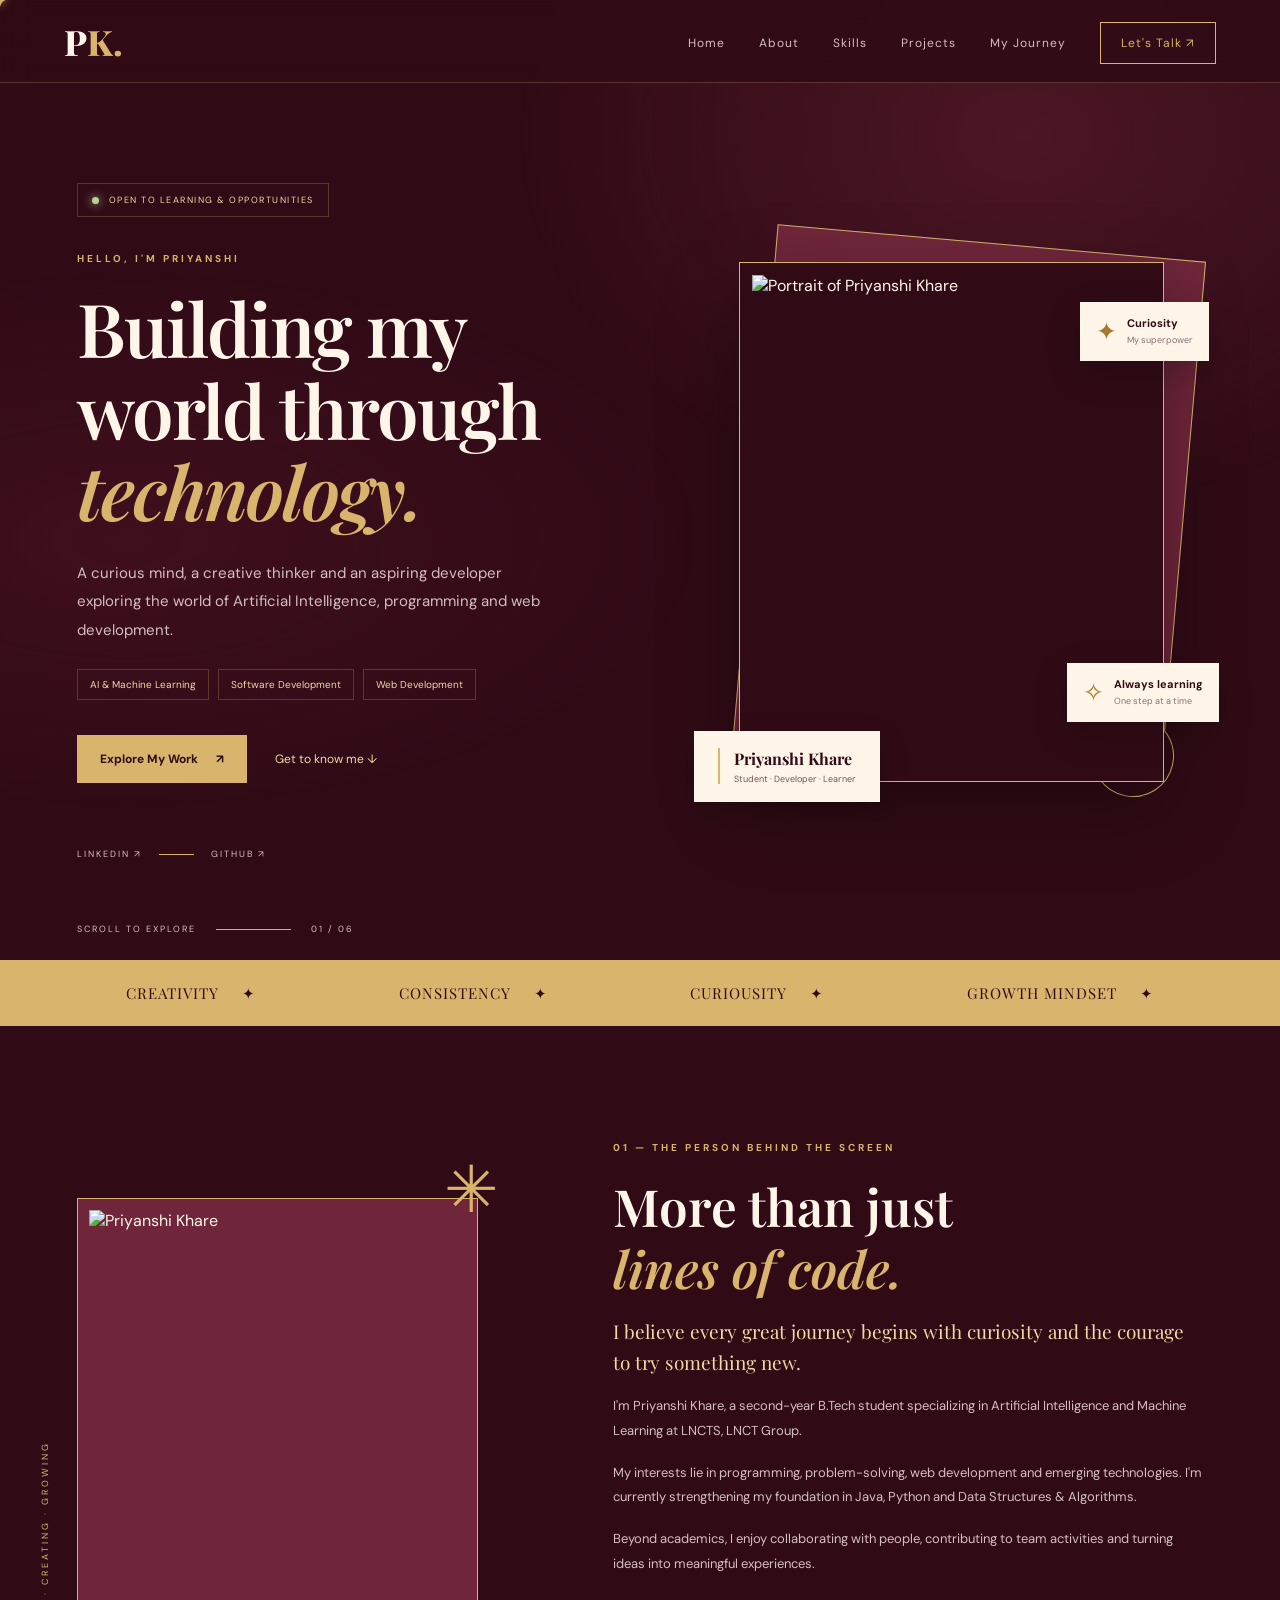
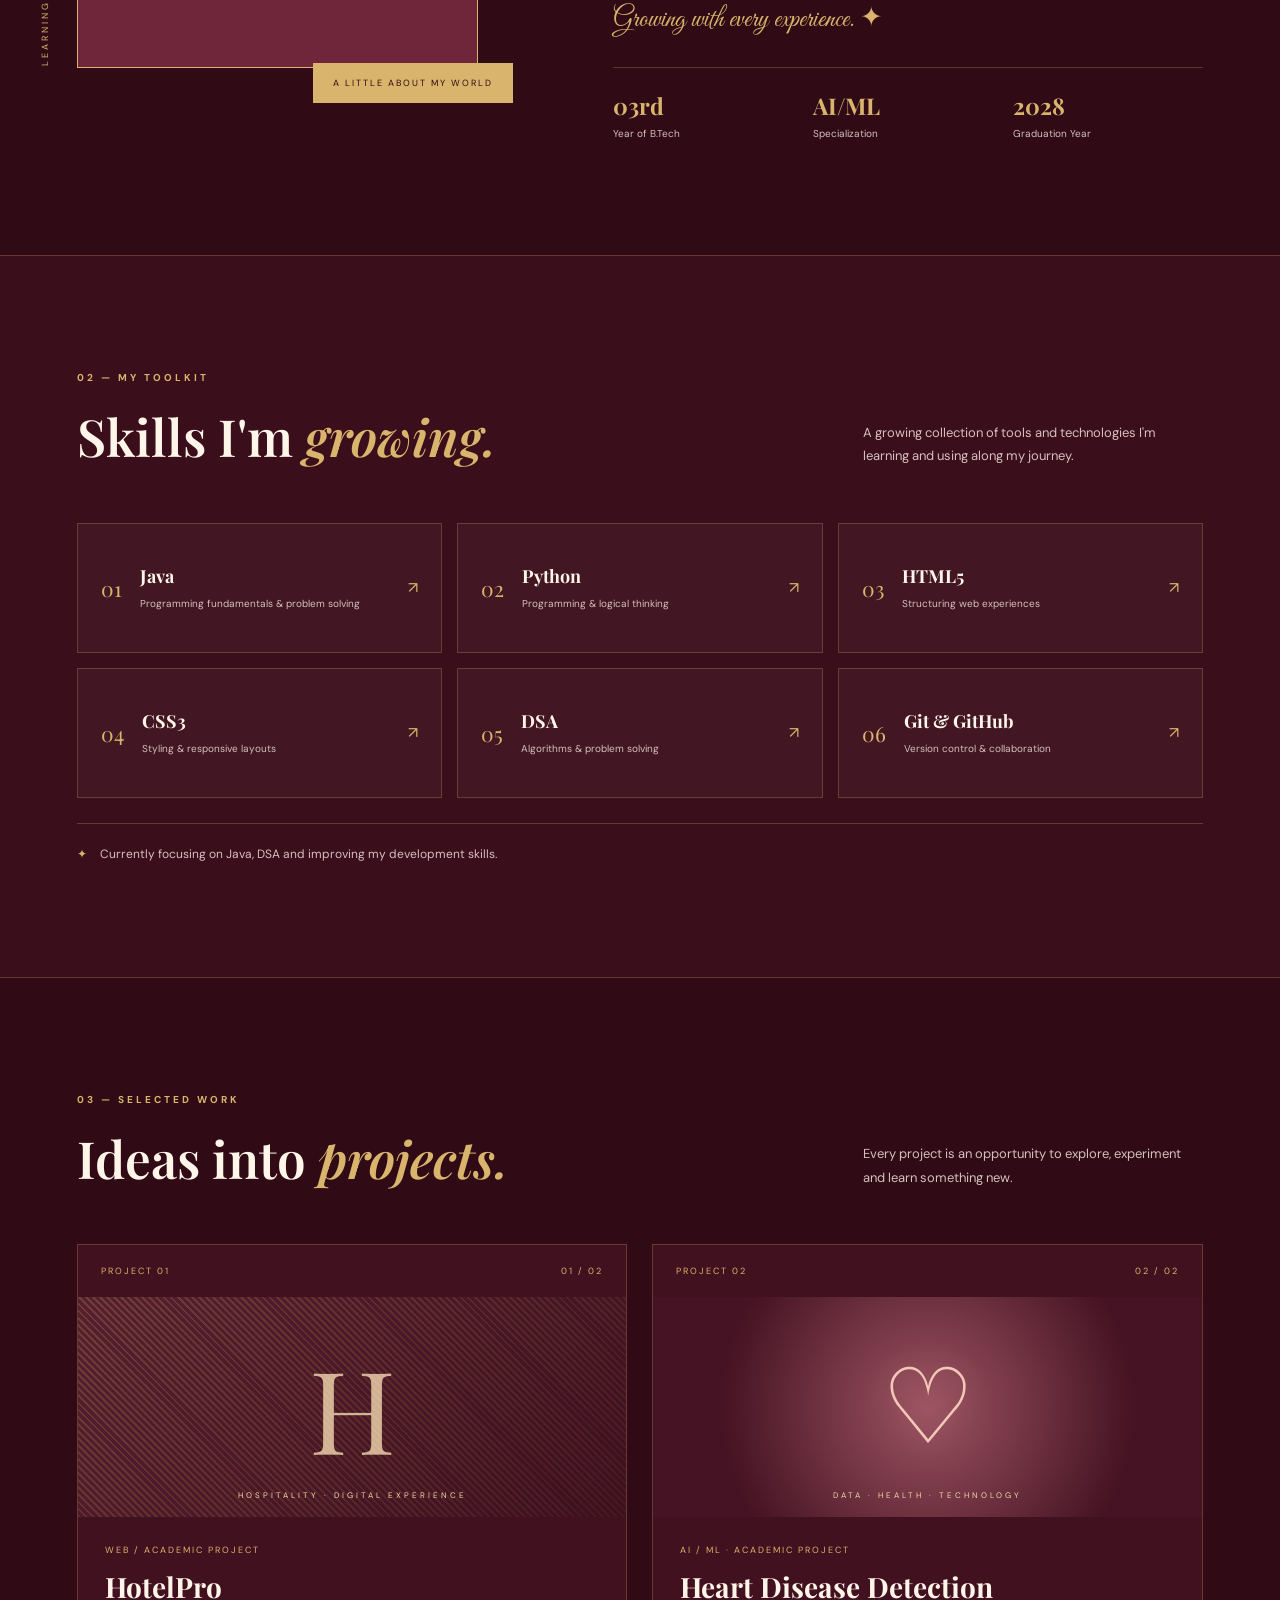
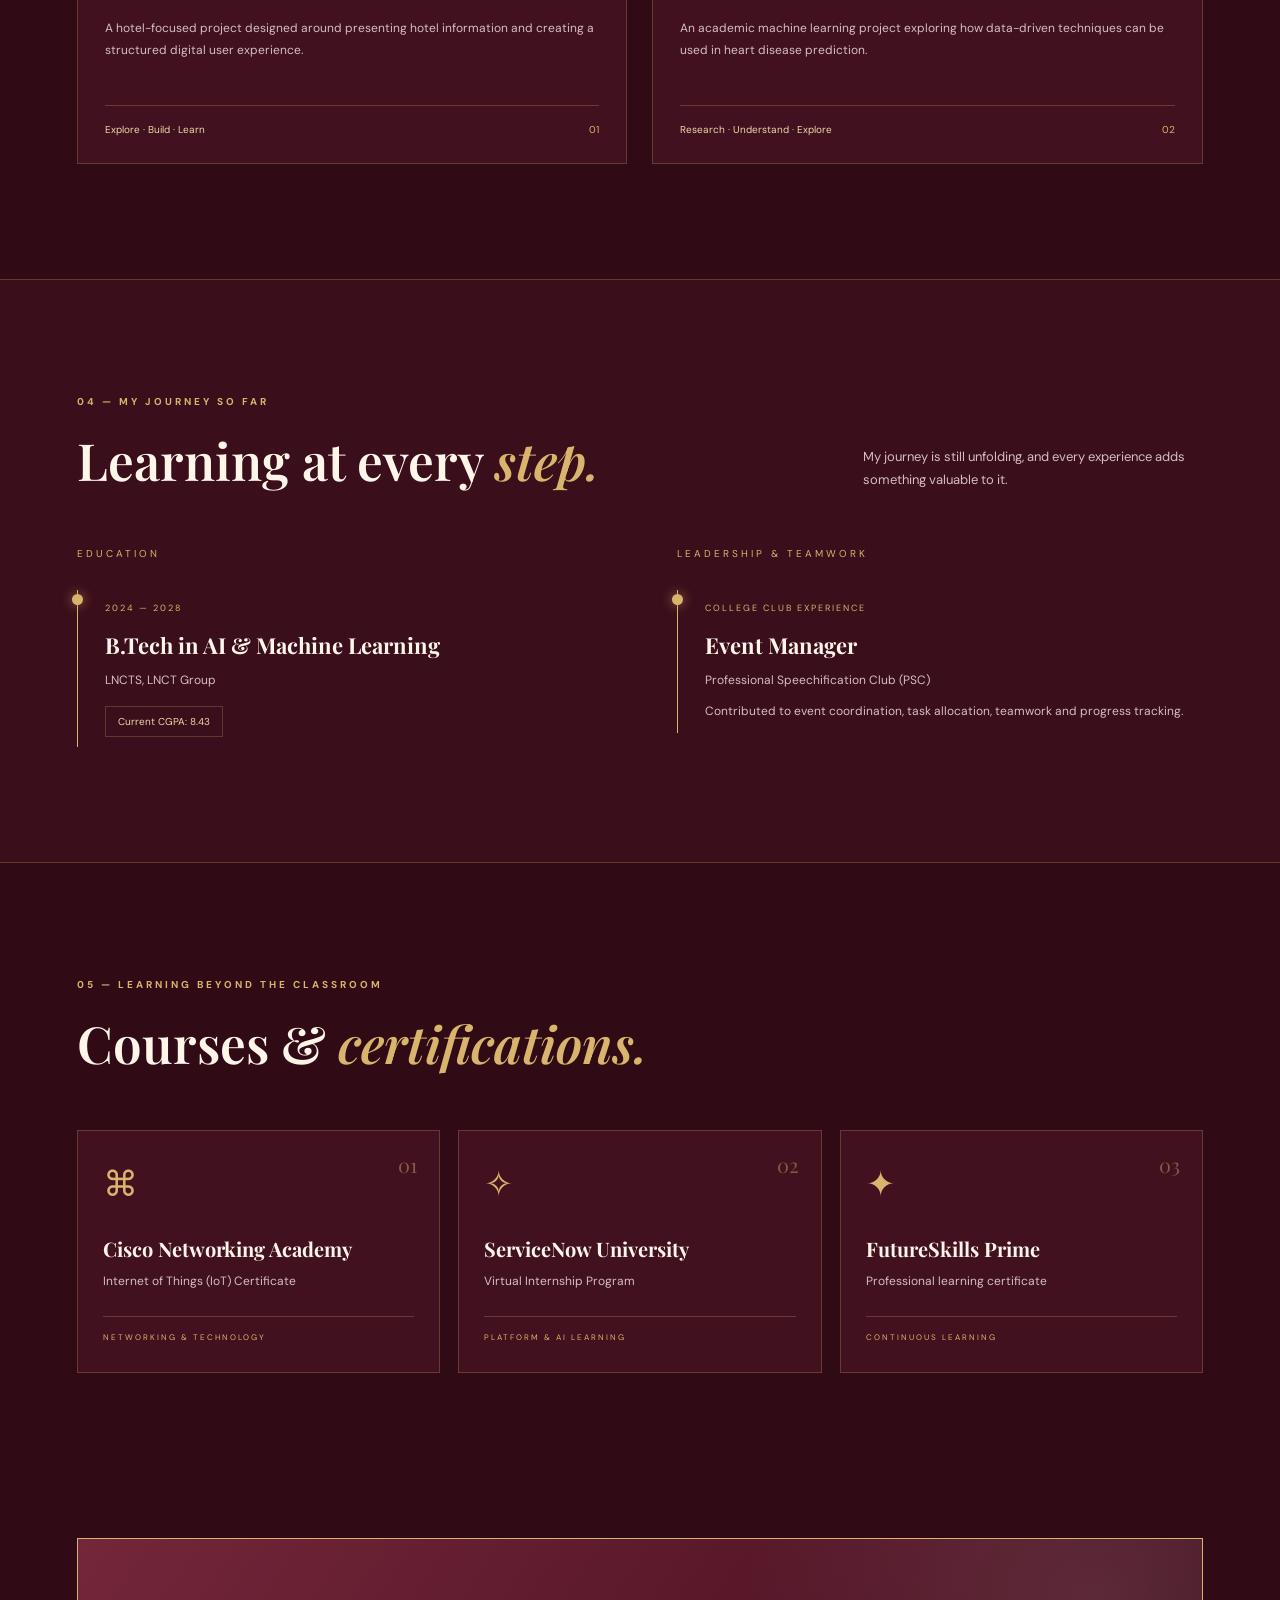
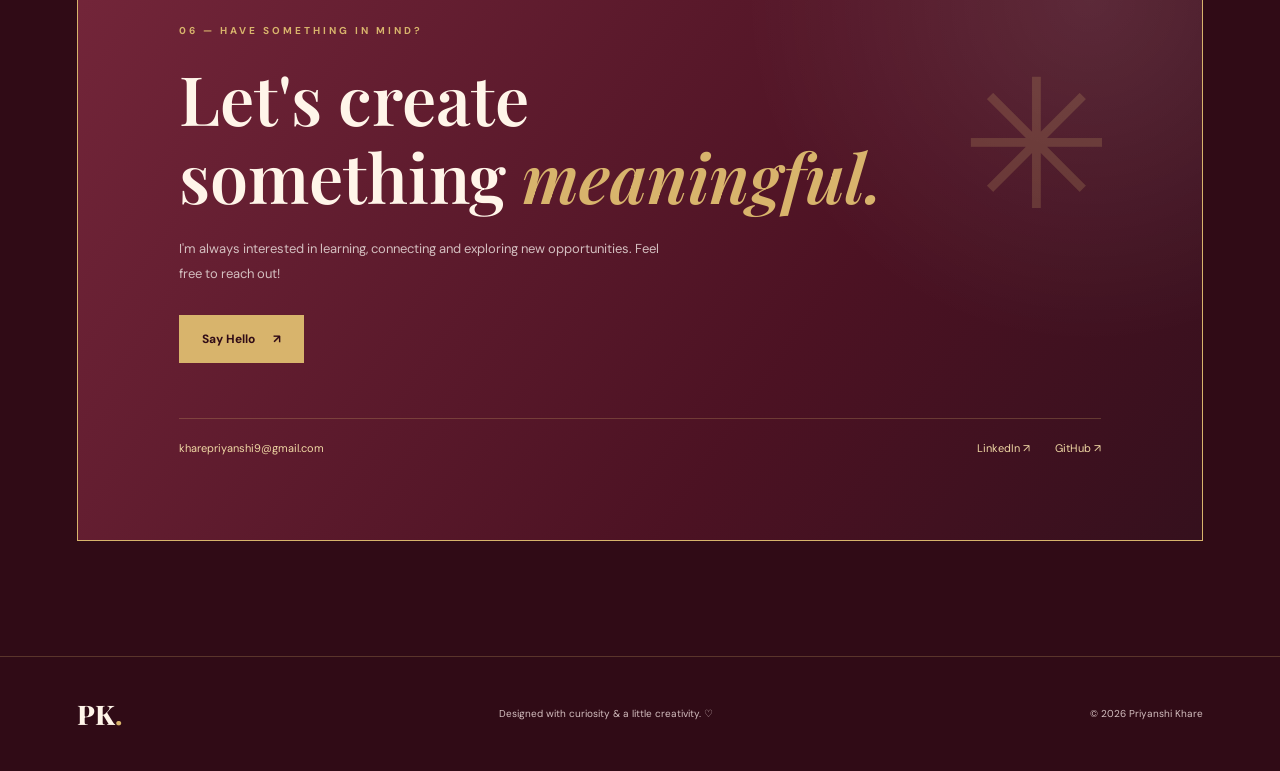
==== WebDev-L1-Portfolio/index.html @ d3c77a28 "Add files via upload" ====
<!DOCTYPE html>
<html lang="en">
<head>
    <meta charset="UTF-8">
    <meta name="viewport" content="width=device-width, initial-scale=1.0">
    <meta name="description" content="Priyanshi Khare | AI/ML Student, Developer and Technology Enthusiast">
    <title>Priyanshi Khare | Creative Portfolio</title>

    <link rel="preconnect" href="https://fonts.googleapis.com">
    <link rel="preconnect" href="https://fonts.gstatic.com" crossorigin>
    <link href="https://fonts.googleapis.com/css2?family=DM+Sans:wght@400;500;600;700&family=Playfair+Display:wght@500;600;700;800&display=swap" rel="stylesheet">

    <link rel="stylesheet" href="style.css">
</head>
<body>

    <div class="page-decoration"></div>

    <!-- NAVBAR -->
    <header class="header">
        <nav class="navbar">
            <a href="#home" class="logo">P<span>K.</span></a>

            <button class="menu-toggle" aria-label="Toggle menu" aria-expanded="false">☰</button>

            <ul class="nav-links">
                <li><a href="#home">Home</a></li>
                <li><a href="#about">About</a></li>
                <li><a href="#skills">Skills</a></li>
                <li><a href="#projects">Projects</a></li>
                <li><a href="#journey">My Journey</a></li>
                <li><a href="#contact" class="nav-contact">Let's Talk ↗</a></li>
            </ul>
        </nav>
    </header>

    <main>

        <!-- HERO -->
        <section class="hero section-wrap" id="home">
            <div class="hero-content">
                <div class="availability">
                    <span class="availability-dot"></span>
                    OPEN TO LEARNING & OPPORTUNITIES
                </div>

                <p class="eyebrow">HELLO, I'M PRIYANSHI</p>

                <h1>Building my<br>world through<br><span>technology.</span></h1>

                <p class="hero-description">
                    A curious mind, a creative thinker and an aspiring developer
                    exploring the world of Artificial Intelligence, programming
                    and web development.
                </p>

                <div class="hero-tags">
                    <span>AI & Machine Learning</span>
                    <span>Software Development</span>
                    <span>Web Development</span>
                </div>

                <div class="hero-buttons">
                    <a href="#projects" class="btn primary-btn">Explore My Work <span>↗</span></a>
                    <a href="#about" class="text-link">Get to know me <span>↓</span></a>
                </div>

                <div class="hero-socials">
                    <a href="https://www.linkedin.com/in/priyanshi-khare-780249322/" target="_blank" rel="noopener noreferrer">LINKEDIN ↗</a>
                    <span></span>
                    <a href="https://github.com/priyanshi08-collab" target="_blank" rel="noopener noreferrer">GITHUB ↗</a>
                </div>
            </div>

            <div class="hero-visual">
                <div class="portrait-backdrop"></div>
                <div class="portrait-frame">
                    <img src="images/profile1.jpeg" alt="Portrait of Priyanshi Khare">
                </div>

                <div class="portrait-label">
                    <span class="label-line"></span>
                    <div>
                        <strong>Priyanshi Khare</strong>
                        <small>Student · Developer · Learner</small>
                    </div>
                </div>

                <div class="floating-note note-top">
                    <span>✦</span>
                    <div><strong>Curiosity</strong><small>My superpower</small></div>
                </div>

                <div class="floating-note note-bottom">
                    <span>✧</span>
                    <div><strong>Always learning</strong><small>One step at a time</small></div>
                </div>

                <div class="round-stamp">DREAM<br>CREATE<br>REPEAT</div>
            </div>

            <div class="hero-bottom">
                <span>SCROLL TO EXPLORE</span>
                <span class="scroll-line"></span>
                <span>01 / 06</span>
            </div>
        </section>

        <!-- INTRO STRIP -->
        <section class="intro-strip">
            <div>CREATIVITY <span>✦</span></div>
            <div>CONSISTENCY <span>✦</span></div>
            <div>CURIOUSITY <span>✦</span></div>
            <div>GROWTH MINDSET <span>✦</span></div>
        </section>

        <!-- ABOUT -->
        <section class="about section-wrap section-space" id="about">
            <div class="about-visual">
                <div class="about-image-frame">
                    <img src="images/profile2.jpeg" alt="Priyanshi Khare">
                </div>
                <div class="about-image-caption">A LITTLE ABOUT MY WORLD</div>
                <div class="about-side-text">LEARNING · CREATING · GROWING</div>
                <div class="about-decoration">✳</div>
            </div>

            <div class="about-content">
                <p class="eyebrow">01 — THE PERSON BEHIND THE SCREEN</p>
                <h2>More than just<br><span>lines of code.</span></h2>

                <p class="about-lead">
                    I believe every great journey begins with curiosity
                    and the courage to try something new.
                </p>

                <p>
                    I'm Priyanshi Khare, a second-year B.Tech student
                    specializing in Artificial Intelligence and Machine
                    Learning at LNCTS, LNCT Group.
                </p>

                <p>
                    My interests lie in programming, problem-solving,
                    web development and emerging technologies. I'm currently
                    strengthening my foundation in Java, Python and
                    Data Structures & Algorithms.
                </p>

                <p>
                    Beyond academics, I enjoy collaborating with people,
                    contributing to team activities and turning ideas
                    into meaningful experiences.
                </p>

                <div class="about-signature">Growing with every experience. ✦</div>

                <div class="about-facts">
                    <div><strong>03rd</strong><span>Year of B.Tech</span></div>
                    <div><strong>AI/ML</strong><span>Specialization</span></div>
                    <div><strong>2028</strong><span>Graduation Year</span></div>
                </div>
            </div>
        </section>

        <!-- SKILLS -->
        <section class="skills-section section-space" id="skills">
            <div class="section-wrap">
                <div class="section-heading">
                    <div>
                        <p class="eyebrow">02 — MY TOOLKIT</p>
                        <h2>Skills I'm <span>growing.</span></h2>
                    </div>
                    <p class="section-intro">
                        A growing collection of tools and technologies
                        I'm learning and using along my journey.
                    </p>
                </div>

                <div class="skills-grid">
                    <article class="skill-card">
                        <span class="skill-icon">01</span>
                        <div><h3>Java</h3><p>Programming fundamentals & problem solving</p></div>
                        <span class="skill-arrow">↗</span>
                    </article>

                    <article class="skill-card">
                        <span class="skill-icon">02</span>
                        <div><h3>Python</h3><p>Programming & logical thinking</p></div>
                        <span class="skill-arrow">↗</span>
                    </article>

                    <article class="skill-card">
                        <span class="skill-icon">03</span>
                        <div><h3>HTML5</h3><p>Structuring web experiences</p></div>
                        <span class="skill-arrow">↗</span>
                    </article>

                    <article class="skill-card">
                        <span class="skill-icon">04</span>
                        <div><h3>CSS3</h3><p>Styling & responsive layouts</p></div>
                        <span class="skill-arrow">↗</span>
                    </article>

                    <article class="skill-card">
                        <span class="skill-icon">05</span>
                        <div><h3>DSA</h3><p>Algorithms & problem solving</p></div>
                        <span class="skill-arrow">↗</span>
                    </article>

                    <article class="skill-card">
                        <span class="skill-icon">06</span>
                        <div><h3>Git & GitHub</h3><p>Version control & collaboration</p></div>
                        <span class="skill-arrow">↗</span>
                    </article>
                </div>

                <div class="learning-note">
                    <span>✦</span>
                    Currently focusing on Java, DSA and improving my development skills.
                </div>
            </div>
        </section>

        <!-- PROJECTS -->
        <section class="projects-section section-wrap section-space" id="projects">
            <div class="section-heading">
                <div>
                    <p class="eyebrow">03 — SELECTED WORK</p>
                    <h2>Ideas into <span>projects.</span></h2>
                </div>
                <p class="section-intro">
                    Every project is an opportunity to explore,
                    experiment and learn something new.
                </p>
            </div>

            <div class="project-grid">
                <article class="project-card project-featured">
                    <div class="project-topline"><span>PROJECT 01</span><span>01 / 02</span></div>
                    <div class="project-art hotel-art">
                        <span class="art-symbol">H</span>
                        <span class="art-caption">HOSPITALITY · DIGITAL EXPERIENCE</span>
                    </div>
                    <div class="project-info">
                        <p class="project-category">WEB / ACADEMIC PROJECT</p>
                        <h3>HotelPro</h3>
                        <p>
                            A hotel-focused project designed around presenting
                            hotel information and creating a structured
                            digital user experience.
                        </p>
                        <div class="project-footer">
                            <span>Explore · Build · Learn</span>
                            <span class="project-number">01</span>
                        </div>
                    </div>
                </article>

                <article class="project-card">
                    <div class="project-topline"><span>PROJECT 02</span><span>02 / 02</span></div>
                    <div class="project-art heart-art">
                        <span class="heart-symbol">♡</span>
                        <span class="art-caption">DATA · HEALTH · TECHNOLOGY</span>
                    </div>
                    <div class="project-info">
                        <p class="project-category">AI / ML · ACADEMIC PROJECT</p>
                        <h3>Heart Disease Detection</h3>
                        <p>
                            An academic machine learning project exploring
                            how data-driven techniques can be used in
                            heart disease prediction.
                        </p>
                        <div class="project-footer">
                            <span>Research · Understand · Explore</span>
                            <span class="project-number">02</span>
                        </div>
                    </div>
                </article>
            </div>
        </section>

        <!-- JOURNEY -->
        <section class="journey-section section-space" id="journey">
            <div class="section-wrap">
                <div class="section-heading">
                    <div>
                        <p class="eyebrow">04 — MY JOURNEY SO FAR</p>
                        <h2>Learning at every <span>step.</span></h2>
                    </div>
                    <p class="section-intro">
                        My journey is still unfolding, and every experience
                        adds something valuable to it.
                    </p>
                </div>

                <div class="journey-grid">
                    <div class="journey-column">
                        <p class="journey-label">EDUCATION</p>
                        <div class="timeline-item">
                            <span class="timeline-dot"></span>
                            <small>2024 — 2028</small>
                            <h3>B.Tech in AI & Machine Learning</h3>
                            <p>LNCTS, LNCT Group</p>
                            <span class="timeline-highlight">Current CGPA: 8.43</span>
                        </div>
                    </div>

                    <div class="journey-column">
                        <p class="journey-label">LEADERSHIP & TEAMWORK</p>
                        <div class="timeline-item">
                            <span class="timeline-dot"></span>
                            <small>COLLEGE CLUB EXPERIENCE</small>
                            <h3>Event Manager</h3>
                            <p>Professional Speechification Club (PSC)</p>
                            <p>
                                Contributed to event coordination, task
                                allocation, teamwork and progress tracking.
                            </p>
                        </div>
                    </div>
                </div>
            </div>
        </section>

        <!-- CERTIFICATIONS -->
        <section class="cert-section section-wrap section-space" id="certifications">
            <div class="section-heading">
                <div>
                    <p class="eyebrow">05 — LEARNING BEYOND THE CLASSROOM</p>
                    <h2>Courses & <span>certifications.</span></h2>
                </div>
            </div>

            <div class="cert-grid">
                <article class="cert-card">
                    <span class="cert-index">01</span>
                    <span class="cert-symbol">⌘</span>
                    <h3>Cisco Networking Academy</h3>
                    <p>Internet of Things (IoT) Certificate</p>
                    <span class="cert-bottom">NETWORKING & TECHNOLOGY</span>
                </article>

                <article class="cert-card">
                    <span class="cert-index">02</span>
                    <span class="cert-symbol">✧</span>
                    <h3>ServiceNow University</h3>
                    <p>Virtual Internship Program</p>
                    <span class="cert-bottom">PLATFORM & AI LEARNING</span>
                </article>

                <article class="cert-card">
                    <span class="cert-index">03</span>
                    <span class="cert-symbol">✦</span>
                    <h3>FutureSkills Prime</h3>
                    <p>Professional learning certificate</p>
                    <span class="cert-bottom">CONTINUOUS LEARNING</span>
                </article>
            </div>
        </section>

        <!-- CONTACT -->
        <section class="contact-section section-wrap section-space" id="contact">
            <div class="contact-panel">
                <div class="contact-decoration">✳</div>
                <p class="eyebrow">06 — HAVE SOMETHING IN MIND?</p>
                <h2>Let's create<br>something <span>meaningful.</span></h2>
                <p>
                    I'm always interested in learning, connecting
                    and exploring new opportunities. Feel free to reach out!
                </p>

                <a href="mailto:kharepriyanshi9@gmail.com" class="btn contact-btn">
                    Say Hello <span>↗</span>
                </a>

                <div class="contact-details">
                    <a href="mailto:kharepriyanshi9@gmail.com">kharepriyanshi9@gmail.com</a>
                    <div>
                        <a href="https://www.linkedin.com/in/priyanshi-khare-780249322/" target="_blank" rel="noopener noreferrer">LinkedIn ↗</a>
                        <a href="https://github.com/priyanshi08-collab" target="_blank" rel="noopener noreferrer">GitHub ↗</a>
                    </div>
                </div>
            </div>
        </section>

    </main>

    <footer class="footer">
        <a href="#home" class="footer-logo">PK<span>.</span></a>
        <p>Designed with curiosity & a little creativity. ♡</p>
        <p>© 2026 Priyanshi Khare</p>
    </footer>

    <script src="script.js"></script>
</body>
</html>
---- WebDev-L1-Portfolio/style.css ----
@import url('https://fonts.googleapis.com/css2?family=Great+Vibes&display=swap');

:root {
    --wine: #501321;
    --wine-dark: #300b16;
    --wine-light: #70263a;
    --gold: #d8b46c;
    --gold-light: #f0d9a5;
    --cream: #fff5e9;
    --muted: #d4bfc0;
    --card: #622033;
    --line: rgba(216, 180, 108, 0.25);
}

* {
    margin: 0;
    padding: 0;
    box-sizing: border-box;
    scroll-behavior: smooth;
}

body {
    background: var(--wine-dark);
    color: var(--cream);
    font-family: 'DM Sans', sans-serif;
    overflow-x: hidden;
}

a {
    color: inherit;
    text-decoration: none;
}

.page-decoration {
    position: fixed;
    inset: 0;
    pointer-events: none;
    z-index: -1;
    background:
        radial-gradient(ellipse at 80% 15%, rgba(130, 43, 64, .35), transparent 35%),
        radial-gradient(ellipse at 10% 60%, rgba(101, 25, 48, .3), transparent 35%);
}

.section-wrap {
    width: min(1160px, 88%);
    margin: auto;
}

.section-space {
    padding-top: 115px;
    padding-bottom: 115px;
}

/* NAVIGATION */

.header {
    position: sticky;
    top: 0;
    z-index: 1000;
    background: rgba(48, 11, 22, .94);
    backdrop-filter: blur(14px);
    border-bottom: 1px solid var(--line);
}

.navbar {
    width: min(1240px, 90%);
    margin: auto;
    min-height: 82px;
    display: flex;
    align-items: center;
    justify-content: space-between;
}

.logo, .footer-logo {
    font-family: 'Playfair Display', serif;
    font-size: 35px;
    font-weight: 800;
    color: var(--cream);
}

.logo span, .footer-logo span {
    color: var(--gold);
}

.nav-links {
    display: flex;
    list-style: none;
    align-items: center;
    gap: 34px;
}

.nav-links a {
    color: var(--muted);
    font-size: 12px;
    letter-spacing: 1px;
    transition: .3s;
}

.nav-links a:hover {
    color: var(--gold);
}

.nav-links .nav-contact {
    border: 1px solid var(--gold);
    color: var(--gold);
    padding: 12px 20px;
}

.menu-toggle {
    display: none;
    color: var(--gold);
    background: none;
    border: none;
    font-size: 27px;
    cursor: pointer;
}

/* HERO */

.hero {
    min-height: 760px;
    padding-top: 100px;
    padding-bottom: 100px;
    display: grid;
    grid-template-columns: 1.05fr .95fr;
    align-items: center;
    gap: 65px;
    position: relative;
}

.availability {
    display: inline-flex;
    align-items: center;
    gap: 10px;
    border: 1px solid var(--line);
    color: var(--gold-light);
    font-size: 9px;
    letter-spacing: 1.5px;
    padding: 10px 14px;
    margin-bottom: 35px;
}

.availability-dot {
    height: 7px;
    width: 7px;
    border-radius: 50%;
    background: #b6d29a;
    box-shadow: 0 0 10px #b6d29a;
}

.eyebrow {
    color: var(--gold);
    font-size: 10px;
    letter-spacing: 3px;
    font-weight: 700;
    margin-bottom: 22px;
}

.hero h1, h2 {
    font-family: 'Playfair Display', serif;
    font-weight: 600;
}

.hero h1 {
    font-size: clamp(48px, 5.8vw, 78px);
    line-height: 1.1;
    letter-spacing: -2px;
}

.hero h1 span, h2 span {
    color: var(--gold);
    font-style: italic;
}

.hero-description {
    max-width: 490px;
    margin-top: 27px;
    color: var(--muted);
    font-size: 15px;
    line-height: 1.9;
}

.hero-tags {
    display: flex;
    flex-wrap: wrap;
    gap: 9px;
    margin-top: 25px;
}

.hero-tags span {
    font-size: 10px;
    border: 1px solid var(--line);
    padding: 8px 12px;
    color: var(--gold-light);
}

.hero-buttons {
    display: flex;
    align-items: center;
    gap: 28px;
    margin-top: 35px;
}

.btn {
    display: inline-flex;
    align-items: center;
    gap: 18px;
    padding: 16px 23px;
    font-size: 12px;
    font-weight: 700;
    transition: .3s;
}

.primary-btn {
    background: var(--gold);
    color: var(--wine-dark);
}

.primary-btn:hover {
    background: var(--cream);
    transform: translateY(-4px);
}

.text-link {
    color: var(--gold-light);
    font-size: 12px;
}

.hero-socials {
    display: flex;
    align-items: center;
    gap: 17px;
    margin-top: 65px;
}

.hero-socials a {
    font-size: 9px;
    letter-spacing: 2px;
    color: var(--muted);
}

.hero-socials a:hover {
    color: var(--gold);
}

.hero-socials span {
    height: 1px;
    width: 35px;
    background: var(--gold);
}

/* HERO PHOTO */

.hero-visual {
    position: relative;
    width: 100%;
    max-width: 465px;
    margin: auto;
    padding: 20px;
}

.portrait-backdrop {
    position: absolute;
    inset: 0 0 35px 35px;
    background: var(--wine-light);
    border: 1px solid var(--gold);
    transform: rotate(5deg);
}

.portrait-frame {
    position: relative;
    z-index: 1;
    height: 520px;
    padding: 12px;
    border: 1px solid var(--gold);
    background: var(--wine-dark);
    box-shadow: 0 25px 70px rgba(0,0,0,.35);
}

.portrait-frame img {
    width: 100%;
    height: 100%;
    display: block;
    object-fit: cover;
    object-position: center;
}

.portrait-label {
    position: absolute;
    bottom: 0;
    left: -25px;
    z-index: 2;
    display: flex;
    align-items: center;
    gap: 14px;
    padding: 17px 24px;
    background: var(--cream);
    color: var(--wine-dark);
    box-shadow: 0 12px 30px rgba(0,0,0,.2);
}

.label-line {
    height: 36px;
    width: 2px;
    background: var(--gold);
}

.portrait-label strong, .portrait-label small {
    display: block;
}

.portrait-label strong {
    font-family: 'Playfair Display', serif;
    font-size: 16px;
}

.portrait-label small {
    margin-top: 4px;
    font-size: 9px;
    color: #76535a;
}

.floating-note {
    position: absolute;
    z-index: 3;
    display: flex;
    align-items: center;
    gap: 10px;
    padding: 13px 16px;
    background: #fff5e9;
    color: var(--wine-dark);
    box-shadow: 0 12px 35px rgba(0,0,0,.2);
}

.floating-note > span {
    font-size: 25px;
    color: #a8792c;
}

.floating-note strong, .floating-note small {
    display: block;
}

.floating-note strong {
    font-size: 11px;
}

.floating-note small {
    color: #8c7074;
    font-size: 9px;
    margin-top: 4px;
}

.note-top {
    top: 60px;
    right: -25px;
}

.note-bottom {
    bottom: 80px;
    right: -35px;
}

.round-stamp {
    position: absolute;
    bottom: 5px;
    right: 10px;
    width: 82px;
    height: 82px;
    border: 1px solid var(--gold);
    border-radius: 50%;
    background: var(--wine-dark);
    color: var(--gold);
    display: grid;
    place-content: center;
    text-align: center;
    font-size: 8px;
    letter-spacing: 2px;
    line-height: 1.7;
    transform: rotate(12deg);
}

.hero-bottom {
    position: absolute;
    bottom: 25px;
    left: 0;
    right: 0;
    display: flex;
    align-items: center;
    gap: 20px;
    color: var(--muted);
    font-size: 9px;
    letter-spacing: 2px;
}

.scroll-line {
    width: 75px;
    height: 1px;
    background: var(--gold);
}

/* INTRO STRIP */

.intro-strip {
    background: var(--gold);
    color: var(--wine-dark);
    padding: 23px 5%;
    display: flex;
    justify-content: space-around;
    flex-wrap: wrap;
    gap: 18px;
    font-family: 'Playfair Display', serif;
    font-size: 15px;
    letter-spacing: 1px;
}

.intro-strip span {
    margin-left: 18px;
}

/* ABOUT */

.about {
    display: grid;
    grid-template-columns: .85fr 1.15fr;
    align-items: center;
    gap: 100px;
}

.about-visual {
    position: relative;
    padding: 20px 35px 35px 0;
}

.about-image-frame {
    position: relative;
    height: 470px;
    padding: 11px;
    border: 1px solid var(--gold);
    background: var(--wine-light);
}

.about-image-frame img {
    width: 100%;
    height: 100%;
    object-fit: cover;
    display: block;
}

.about-image-caption {
    position: absolute;
    bottom: 0;
    right: 0;
    background: var(--gold);
    color: var(--wine-dark);
    padding: 14px 20px;
    font-size: 9px;
    letter-spacing: 2px;
}

.about-side-text {
    position: absolute;
    left: -38px;
    top: 50%;
    writing-mode: vertical-rl;
    transform: rotate(180deg);
    font-size: 9px;
    letter-spacing: 3px;
    color: var(--gold);
}

.about-decoration {
    position: absolute;
    top: -30px;
    right: 15px;
    color: var(--gold);
    font-size: 65px;
}

.about-content h2, .section-heading h2 {
    font-size: clamp(37px, 4vw, 53px);
    line-height: 1.2;
}

.about-lead {
    margin-top: 25px;
    color: var(--gold-light) !important;
    font-family: 'Playfair Display', serif;
    font-size: 19px !important;
    line-height: 1.6 !important;
}

.about-content > p:not(.eyebrow) {
    color: var(--muted);
    font-size: 13px;
    line-height: 1.9;
    margin-top: 17px;
}

.about-signature {
    color: var(--gold);
    font-family: 'Great Vibes', cursive;
    font-size: 27px;
    margin-top: 25px;
}

.about-facts {
    display: grid;
    grid-template-columns: repeat(3, 1fr);
    border-top: 1px solid var(--line);
    margin-top: 30px;
    padding-top: 22px;
    gap: 10px;
}

.about-facts strong, .about-facts span {
    display: block;
}

.about-facts strong {
    font-family: 'Playfair Display', serif;
    font-size: 23px;
    color: var(--gold);
}

.about-facts span {
    color: var(--muted);
    font-size: 10px;
    margin-top: 6px;
}

/* SECTION HEADINGS */

.section-heading {
    display: flex;
    justify-content: space-between;
    align-items: end;
    gap: 35px;
    margin-bottom: 55px;
}

.section-intro {
    color: var(--muted);
    max-width: 340px;
    font-size: 13px;
    line-height: 1.8;
}

/* SKILLS */

.skills-section {
    background: #3b0e1b;
    border-top: 1px solid var(--line);
    border-bottom: 1px solid var(--line);
}

.skills-grid {
    display: grid;
    grid-template-columns: repeat(3, 1fr);
    gap: 15px;
}

.skill-card {
    min-height: 130px;
    display: flex;
    align-items: center;
    gap: 18px;
    padding: 23px;
    background: rgba(255,255,255,.035);
    border: 1px solid var(--line);
    transition: .3s;
}

.skill-card:hover {
    background: var(--card);
    transform: translateY(-5px);
    border-color: var(--gold);
}

.skill-icon {
    font-family: 'Playfair Display', serif;
    color: var(--gold);
    font-size: 21px;
}

.skill-card h3 {
    font-family: 'Playfair Display', serif;
    font-size: 18px;
}

.skill-card p {
    color: var(--muted);
    font-size: 10px;
    margin-top: 8px;
    line-height: 1.5;
}

.skill-arrow {
    margin-left: auto;
    color: var(--gold);
}

.learning-note {
    margin-top: 25px;
    border-top: 1px solid var(--line);
    padding-top: 22px;
    color: var(--muted);
    font-size: 12px;
}

.learning-note span {
    color: var(--gold);
    margin-right: 10px;
}

/* PROJECTS */

.project-grid {
    display: grid;
    grid-template-columns: repeat(2, 1fr);
    gap: 25px;
}

.project-card {
    background: #42111f;
    border: 1px solid var(--line);
    transition: .3s;
}

.project-card:hover {
    transform: translateY(-7px);
    border-color: var(--gold);
}

.project-topline {
    display: flex;
    justify-content: space-between;
    padding: 20px 23px;
    font-size: 9px;
    letter-spacing: 2px;
    color: var(--gold);
}

.project-art {
    height: 220px;
    display: flex;
    align-items: center;
    justify-content: center;
    flex-direction: column;
    position: relative;
    overflow: hidden;
}

.hotel-art {
    background:
        linear-gradient(135deg, rgba(52,10,24,.25), rgba(52,10,24,.8)),
        repeating-linear-gradient(45deg, #87513f 0px, #87513f 2px, #61263a 2px, #61263a 5px);
}

.heart-art {
    background:
        radial-gradient(circle at center, #9c5361, #451323 70%);
}

.art-symbol {
    font-family: 'Playfair Display', serif;
    font-size: 115px;
    color: rgba(255, 229, 185, .75);
}

.heart-symbol {
    color: #f3c7b8;
    font-size: 105px;
    text-shadow: 0 0 30px rgba(255,190,180,.3);
}

.art-caption {
    position: absolute;
    bottom: 17px;
    font-size: 8px;
    letter-spacing: 3px;
    color: var(--gold-light);
}

.project-info {
    padding: 27px;
}

.project-category {
    color: var(--gold);
    font-size: 9px;
    letter-spacing: 2px;
}

.project-info h3 {
    font-family: 'Playfair Display', serif;
    font-size: 28px;
    margin-top: 12px;
}

.project-info > p:not(.project-category) {
    color: var(--muted);
    font-size: 12px;
    line-height: 1.8;
    margin-top: 13px;
    min-height: 65px;
}

.project-footer {
    border-top: 1px solid var(--line);
    margin-top: 22px;
    padding-top: 17px;
    display: flex;
    justify-content: space-between;
    color: var(--gold-light);
    font-size: 10px;
}

.project-number {
    color: var(--gold);
}

/* JOURNEY */

.journey-section {
    background: #3b0e1b;
    border-top: 1px solid var(--line);
    border-bottom: 1px solid var(--line);
}

.journey-grid {
    display: grid;
    grid-template-columns: 1fr 1fr;
    gap: 75px;
}

.journey-label {
    color: var(--gold);
    font-size: 10px;
    letter-spacing: 3px;
    margin-bottom: 30px;
}

.timeline-item {
    position: relative;
    border-left: 1px solid var(--gold);
    padding: 5px 0 10px 27px;
}

.timeline-dot {
    position: absolute;
    top: 4px;
    left: -6px;
    height: 11px;
    width: 11px;
    background: var(--gold);
    border-radius: 50%;
    box-shadow: 0 0 12px rgba(216,180,108,.6);
}

.timeline-item small {
    color: var(--gold);
    font-size: 9px;
    letter-spacing: 2px;
}

.timeline-item h3 {
    font-family: 'Playfair Display', serif;
    font-size: 22px;
    margin-top: 14px;
}

.timeline-item p {
    color: var(--muted);
    font-size: 12px;
    line-height: 1.8;
    margin-top: 10px;
}

.timeline-highlight {
    display: inline-block;
    margin-top: 15px;
    border: 1px solid var(--line);
    padding: 8px 12px;
    color: var(--gold-light);
    font-size: 10px;
}

/* CERTIFICATIONS */

.cert-grid {
    display: grid;
    grid-template-columns: repeat(3, 1fr);
    gap: 18px;
}

.cert-card {
    position: relative;
    min-height: 240px;
    padding: 30px 25px;
    background: #42111f;
    border: 1px solid var(--line);
    transition: .3s;
}

.cert-card:hover {
    transform: translateY(-6px);
    border-color: var(--gold);
}

.cert-index {
    position: absolute;
    top: 20px;
    right: 22px;
    color: rgba(216,180,108,.45);
    font-family: 'Playfair Display', serif;
    font-size: 20px;
}

.cert-symbol {
    display: block;
    font-size: 35px;
    color: var(--gold);
    margin-bottom: 28px;
}

.cert-card h3 {
    font-family: 'Playfair Display', serif;
    font-size: 20px;
}

.cert-card p {
    margin-top: 10px;
    font-size: 12px;
    color: var(--muted);
    line-height: 1.6;
}

.cert-bottom {
    display: block;
    margin-top: 25px;
    padding-top: 15px;
    border-top: 1px solid var(--line);
    color: var(--gold);
    font-size: 8px;
    letter-spacing: 2px;
}

/* CONTACT */

.contact-section {
    padding-top: 50px;
}

.contact-panel {
    position: relative;
    overflow: hidden;
    padding: 85px 9%;
    background:
        radial-gradient(circle at 90% 10%, rgba(255,255,255,.1), transparent 30%),
        linear-gradient(125deg, #74263a, #4c1223 65%, #35101d);
    border: 1px solid var(--gold);
}

.contact-panel h2 {
    font-size: clamp(42px, 6vw, 68px);
    line-height: 1.15;
}

.contact-panel > p:not(.eyebrow) {
    max-width: 480px;
    color: var(--muted);
    font-size: 13px;
    line-height: 1.9;
    margin-top: 22px;
}

.contact-decoration {
    position: absolute;
    right: 8%;
    top: 15%;
    color: rgba(216,180,108,.2);
    font-size: 180px;
}

.contact-btn {
    margin-top: 28px;
    background: var(--gold);
    color: var(--wine-dark);
}

.contact-btn:hover {
    background: var(--cream);
    transform: translateY(-3px);
}

.contact-details {
    border-top: 1px solid var(--line);
    margin-top: 55px;
    padding-top: 22px;
    display: flex;
    justify-content: space-between;
    flex-wrap: wrap;
    gap: 20px;
    color: var(--gold-light);
    font-size: 11px;
}

.contact-details div {
    display: flex;
    gap: 25px;
}

.contact-details a:hover {
    color: white;
}

/* FOOTER */

.footer {
    min-height: 115px;
    padding: 25px 6%;
    border-top: 1px solid var(--line);
    display: flex;
    justify-content: space-between;
    align-items: center;
    gap: 20px;
}

.footer-logo {
    font-size: 27px;
}

.footer p {
    color: var(--muted);
    font-size: 10px;
}

/* BUTTERFLY CURSOR */

.butterfly-cursor {
    position: fixed;
    top: 0;
    left: 0;
    z-index: 99999;
    pointer-events: none;
    font-size: 27px;
    opacity: 0;
    transform: translate(-50%, -50%);
    transition: opacity .2s ease;
    filter: drop-shadow(0 0 5px rgba(216,180,108,.5));
}

@media (pointer: coarse) {
    .butterfly-cursor {
        display: none;
    }
}

/* ANIMATIONS */

@keyframes riseIn {
    from {
        opacity: 0;
        transform: translateY(25px);
    }
    to {
        opacity: 1;
        transform: translateY(0);
    }
}

.hero-content {
    animation: riseIn .8s ease both;
}

.hero-visual {
    animation: riseIn 1s ease .15s both;
}

/* TABLET */

@media (max-width: 950px) {
    .nav-links {
        gap: 17px;
    }

    .hero {
        gap: 30px;
    }

    .portrait-frame {
        height: 430px;
    }

    .about {
        gap: 55px;
    }

    .skills-grid {
        grid-template-columns: repeat(2, 1fr);
    }
}

/* MOBILE */

@media (max-width: 700px) {
    .section-space {
        padding-top: 75px;
        padding-bottom: 75px;
    }

    .navbar {
        min-height: 70px;
    }

    .menu-toggle {
        display: block;
    }

    .nav-links {
        display: none;
        position: absolute;
        top: 70px;
        left: 0;
        width: 100%;
        padding: 25px;
        background: var(--wine-dark);
        border-bottom: 1px solid var(--line);
        flex-direction: column;
        align-items: stretch;
        gap: 22px;
    }

    .nav-links.active {
        display: flex;
    }

    .nav-links a {
        display: block;
        font-size: 13px;
    }

    .hero {
        min-height: auto;
        padding-top: 70px;
        padding-bottom: 100px;
        grid-template-columns: 1fr;
        gap: 60px;
    }

    .hero h1 {
        font-size: clamp(48px, 12vw, 68px);
    }

    .hero-visual {
        max-width: 390px;
        width: 90%;
    }

    .portrait-frame {
        height: 440px;
    }

    .note-top {
        right: -10px;
    }

    .note-bottom {
        right: -15px;
    }

    .hero-bottom {
        bottom: 35px;
    }

    .intro-strip {
        justify-content: center;
        font-size: 12px;
    }

    .about {
        grid-template-columns: 1fr;
        gap: 55px;
    }

    .about-visual {
        width: 85%;
        margin: auto;
    }

    .about-image-frame {
        height: 410px;
    }

    .about-content h2, .section-heading h2 {
        font-size: 42px;
    }

    .section-heading {
        flex-direction: column;
        align-items: flex-start;
        gap: 17px;
    }

    .skills-grid {
        grid-template-columns: 1fr 1fr;
    }

    .skill-card {
        padding: 16px 12px;
        gap: 10px;
    }

    .skill-card h3 {
        font-size: 15px;
    }

    .skill-card p {
        font-size: 9px;
    }

    .project-grid {
        grid-template-columns: 1fr;
    }

    .journey-grid {
        grid-template-columns: 1fr;
        gap: 45px;
    }

    .cert-grid {
        grid-template-columns: 1fr;
    }

    .contact-panel {
        padding: 60px 8%;
    }

    .contact-decoration {
        font-size: 110px;
        right: 0;
    }

    .contact-details {
        flex-direction: column;
    }

    .footer {
        flex-direction: column;
        text-align: center;
    }
}

/* SMALL PHONES */

@media (max-width: 400px) {
    .hero h1 {
        font-size: 45px;
    }

    .hero-buttons {
        align-items: flex-start;
        flex-direction: column;
        gap: 18px;
    }

    .portrait-frame {
        height: 360px;
    }

    .about-facts strong {
        font-size: 19px;
    }

    .skills-grid {
        grid-template-columns: 1fr;
    }

    .about-image-frame {
        height: 350px;
    }
}

.sparkle-cursor {
  position: fixed;
  top: 0;
  left: 0;
  color: #d4af6a;
  font-size: 20px;
  pointer-events: none;
  z-index: 99999;
  transform: translate(-50%, -50%);
  text-shadow: 0 0 8px rgba(212, 175, 106, 0.7);
}

@media (pointer: coarse) {
  .sparkle-cursor {
    display: none;
  }
}
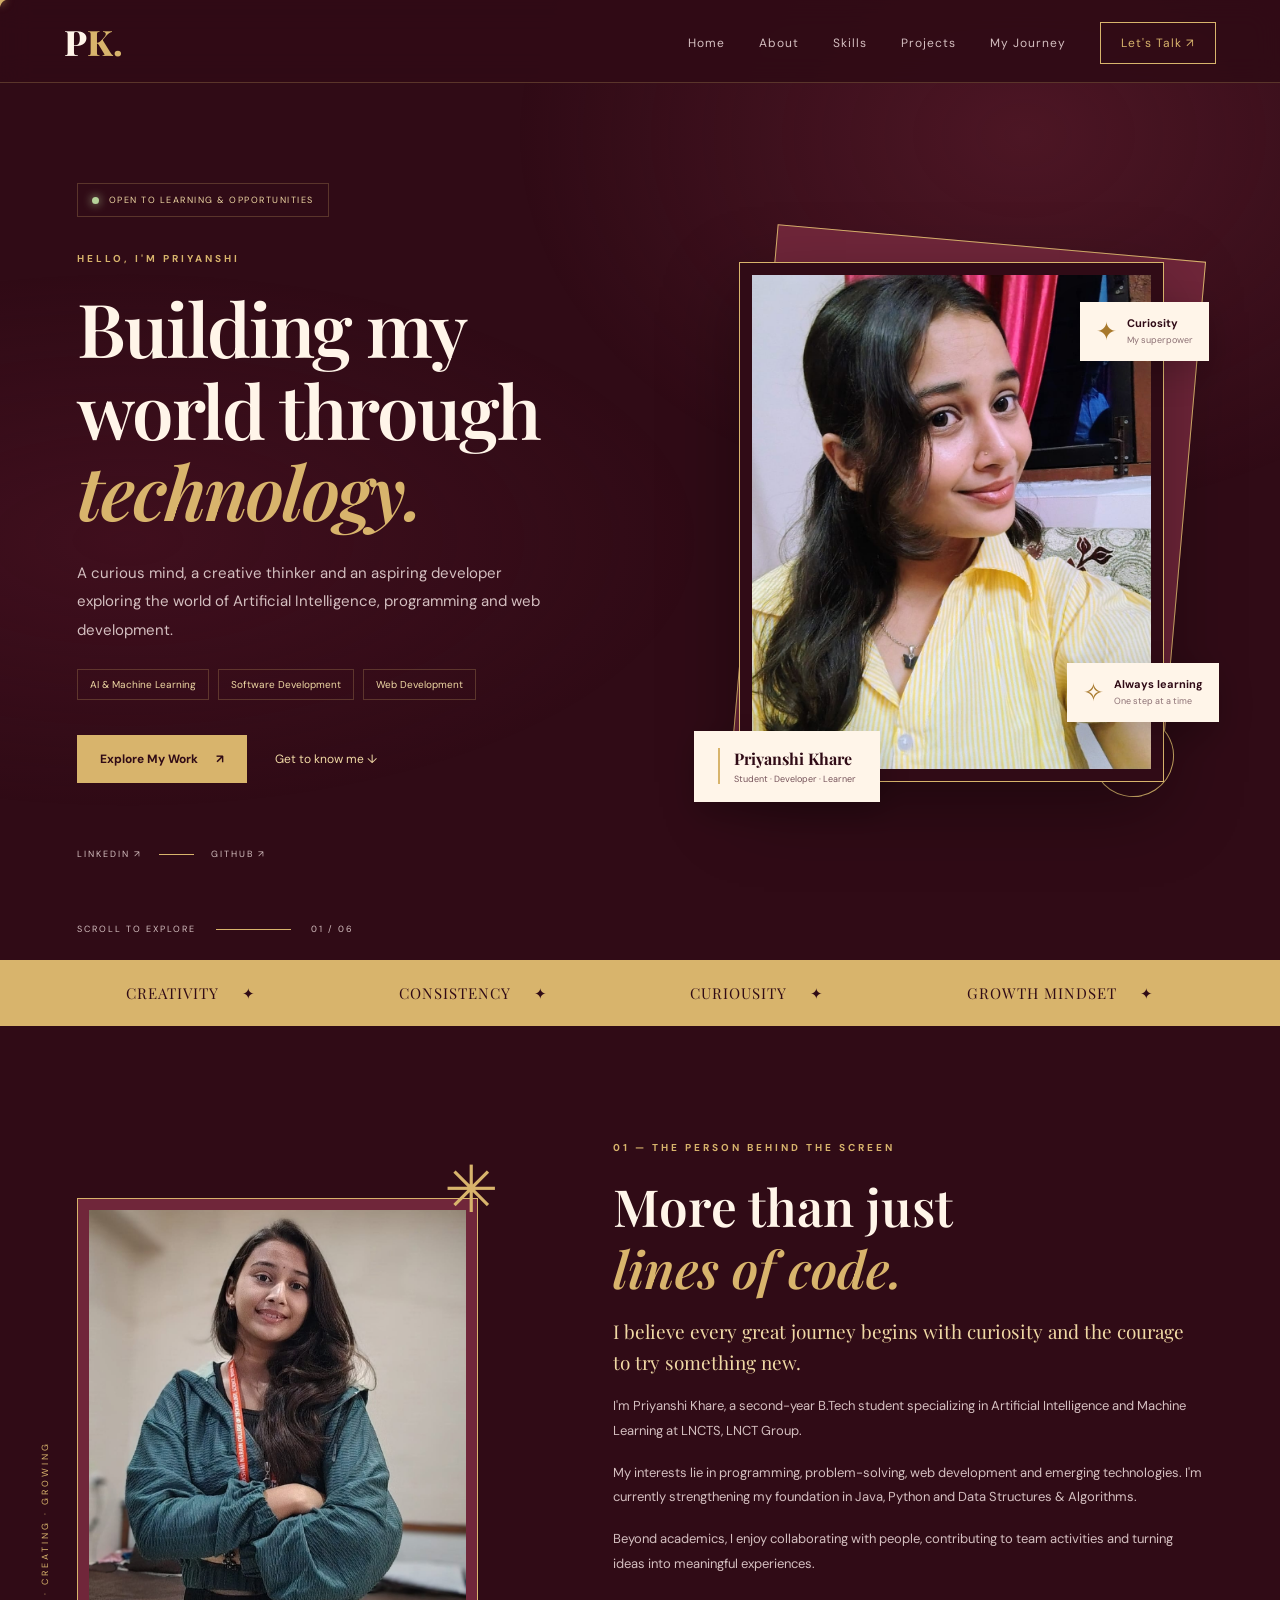
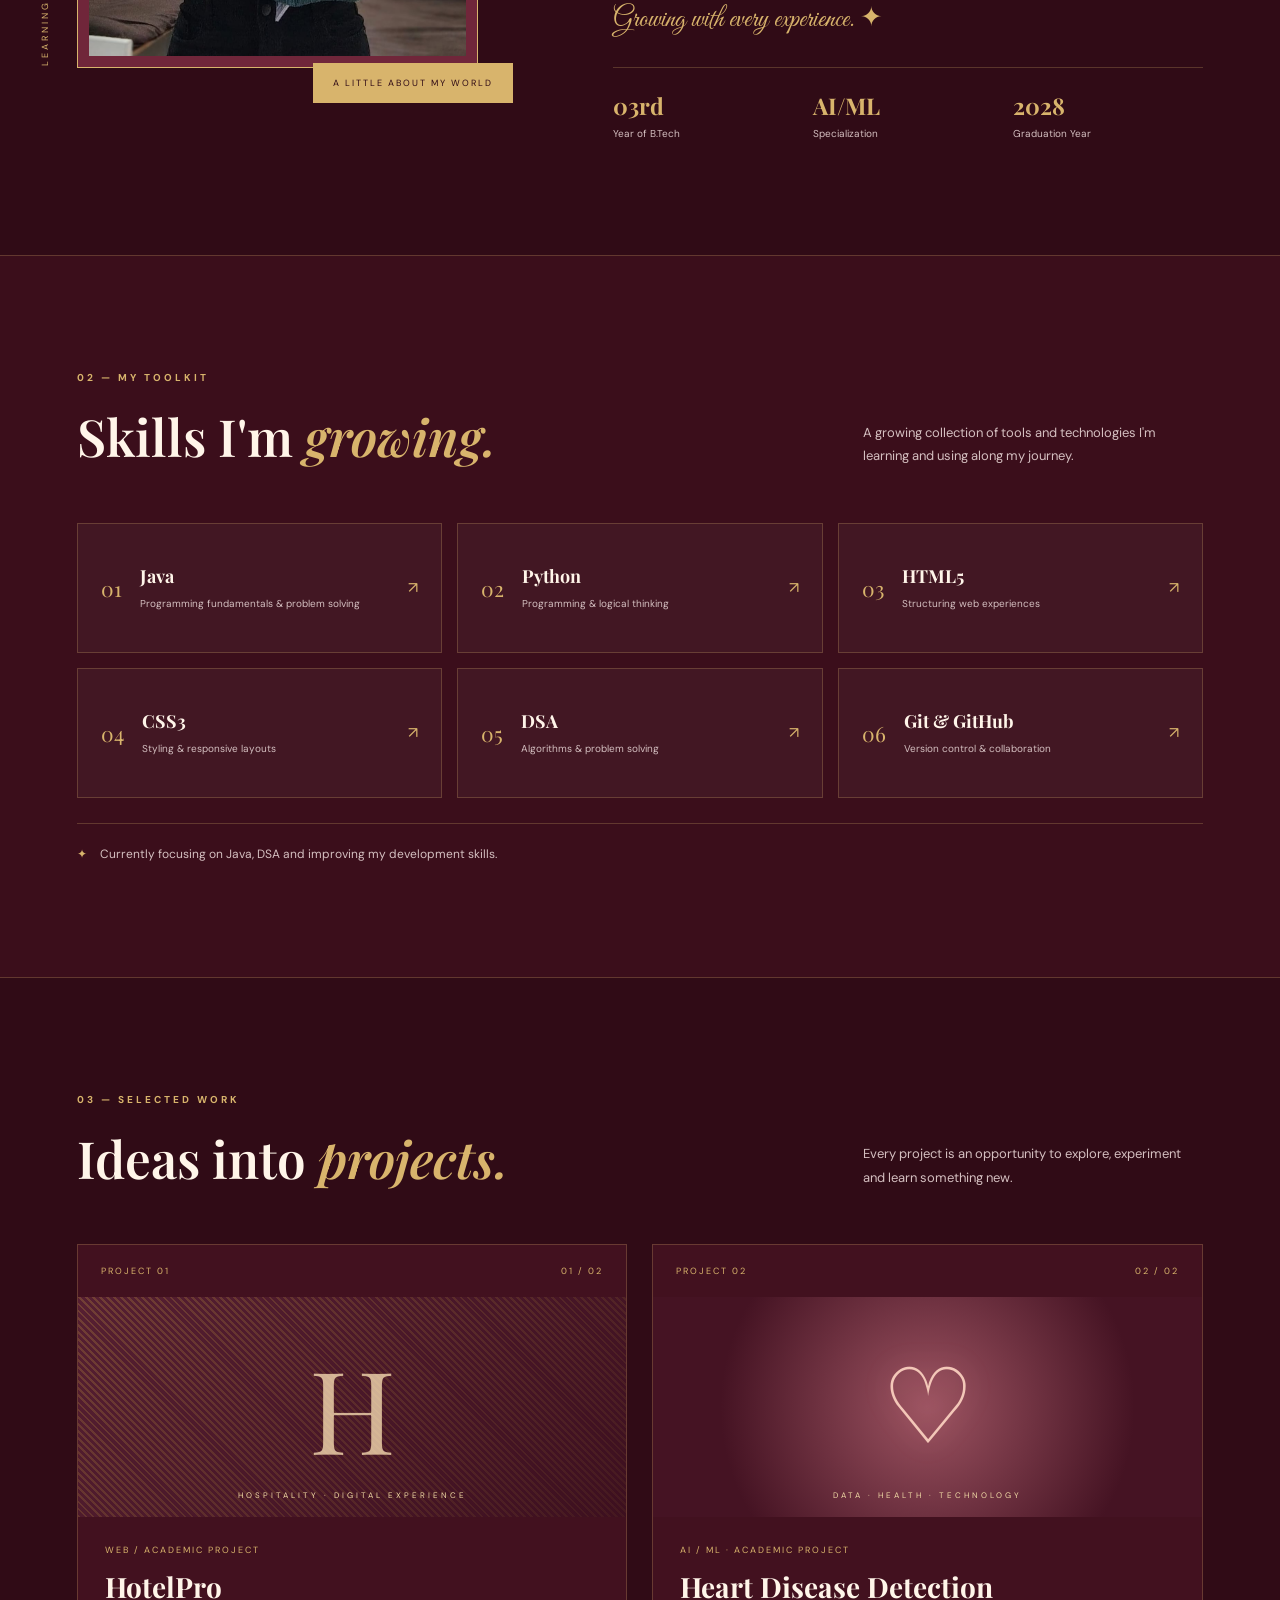
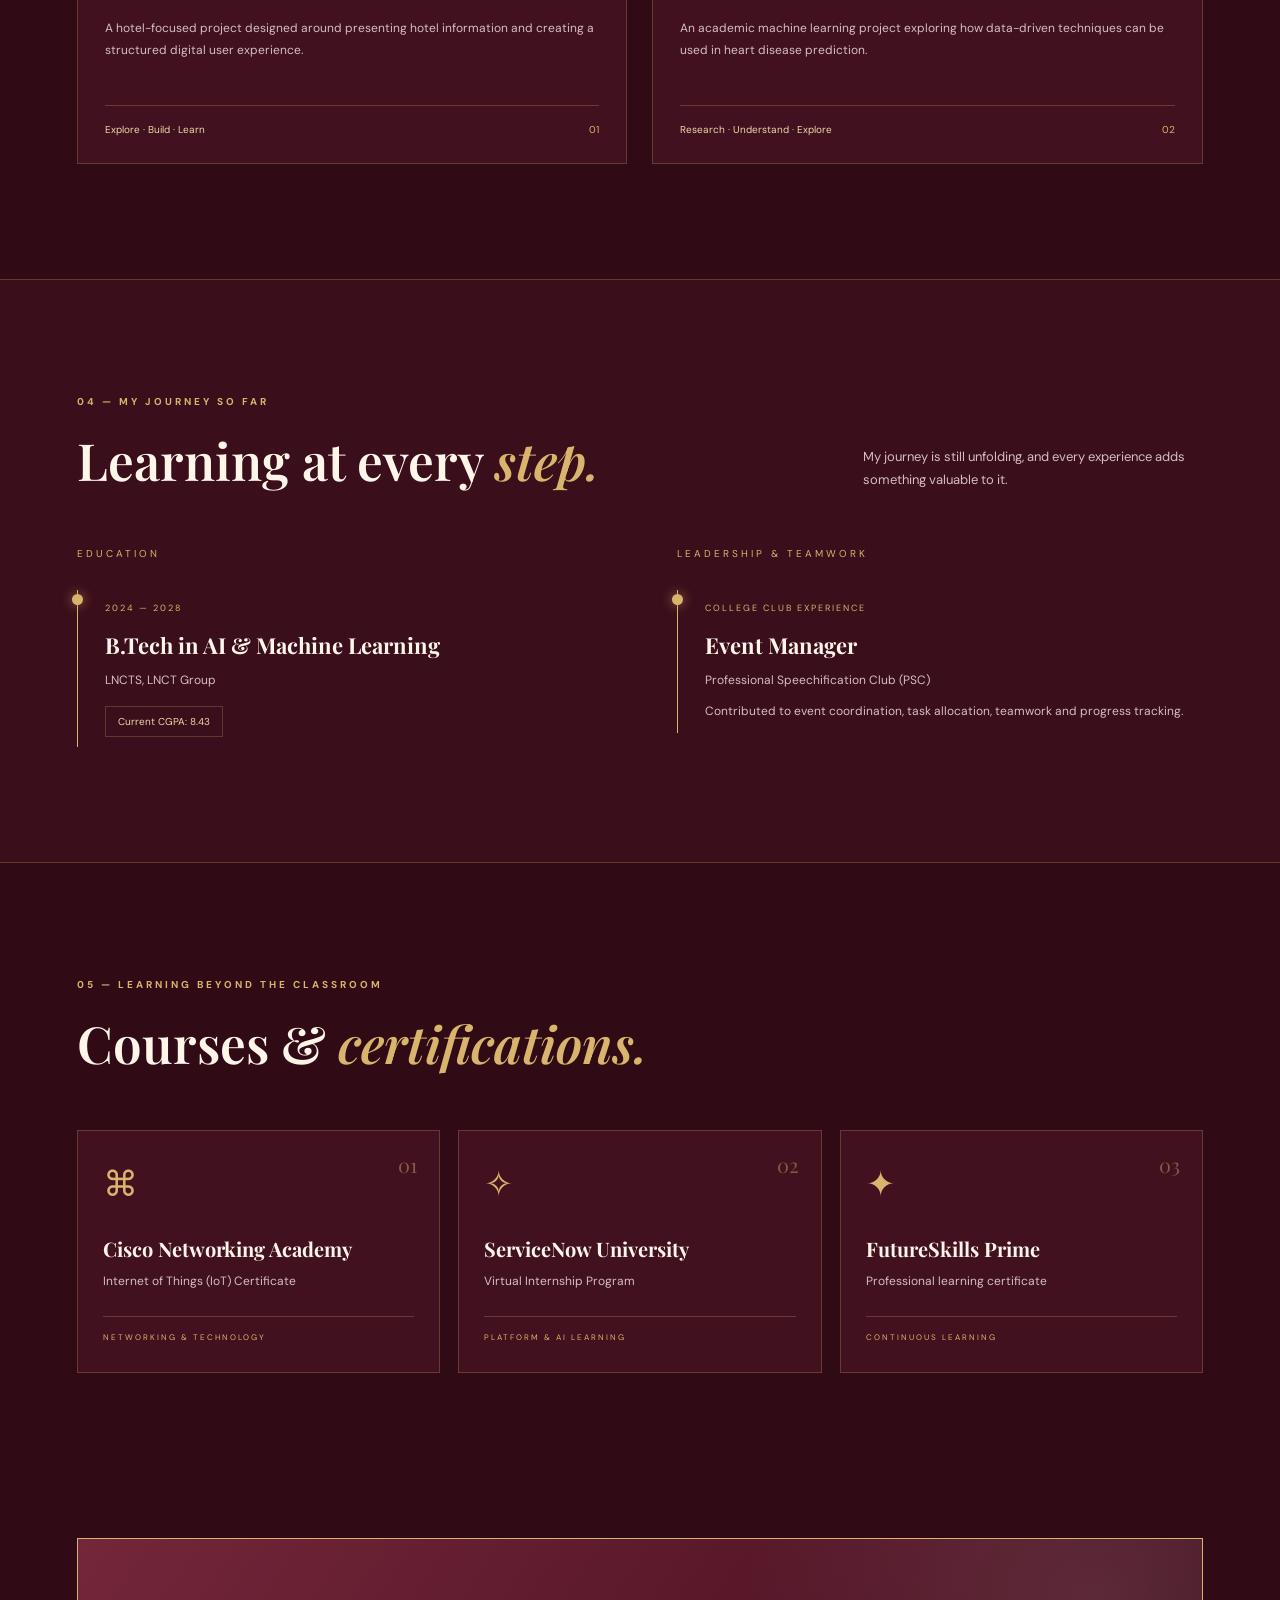
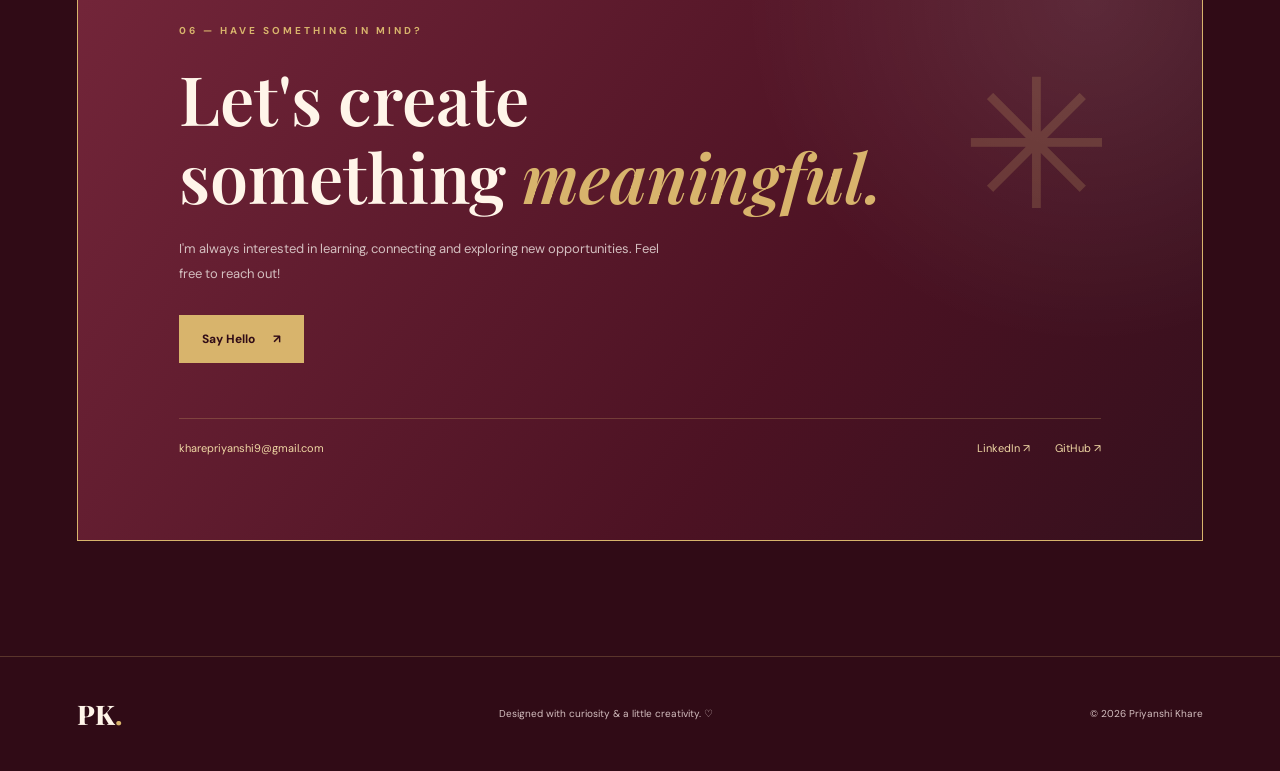
==== commit a59b72ed: "fix portfolio image paths" ====
--- a/WebDev-L1-Portfolio/index.html
+++ b/WebDev-L1-Portfolio/index.html
@@ -76,7 +76,7 @@
             <div class="hero-visual">
                 <div class="portrait-backdrop"></div>
                 <div class="portrait-frame">
-                    <img src="images/profile1.jpeg" alt="Portrait of Priyanshi Khare">
+                    <img src="Profile1.jpeg" alt="Portrait of Priyanshi Khare">
                 </div>
 
                 <div class="portrait-label">
@@ -119,7 +119,7 @@
         <section class="about section-wrap section-space" id="about">
             <div class="about-visual">
                 <div class="about-image-frame">
-                    <img src="images/profile2.jpeg" alt="Priyanshi Khare">
+                    <img src="Profile2.jpeg" alt="Priyanshi Khare">
                 </div>
                 <div class="about-image-caption">A LITTLE ABOUT MY WORLD</div>
                 <div class="about-side-text">LEARNING · CREATING · GROWING</div>
@@ -399,3 +399,4 @@
 
 
 
+
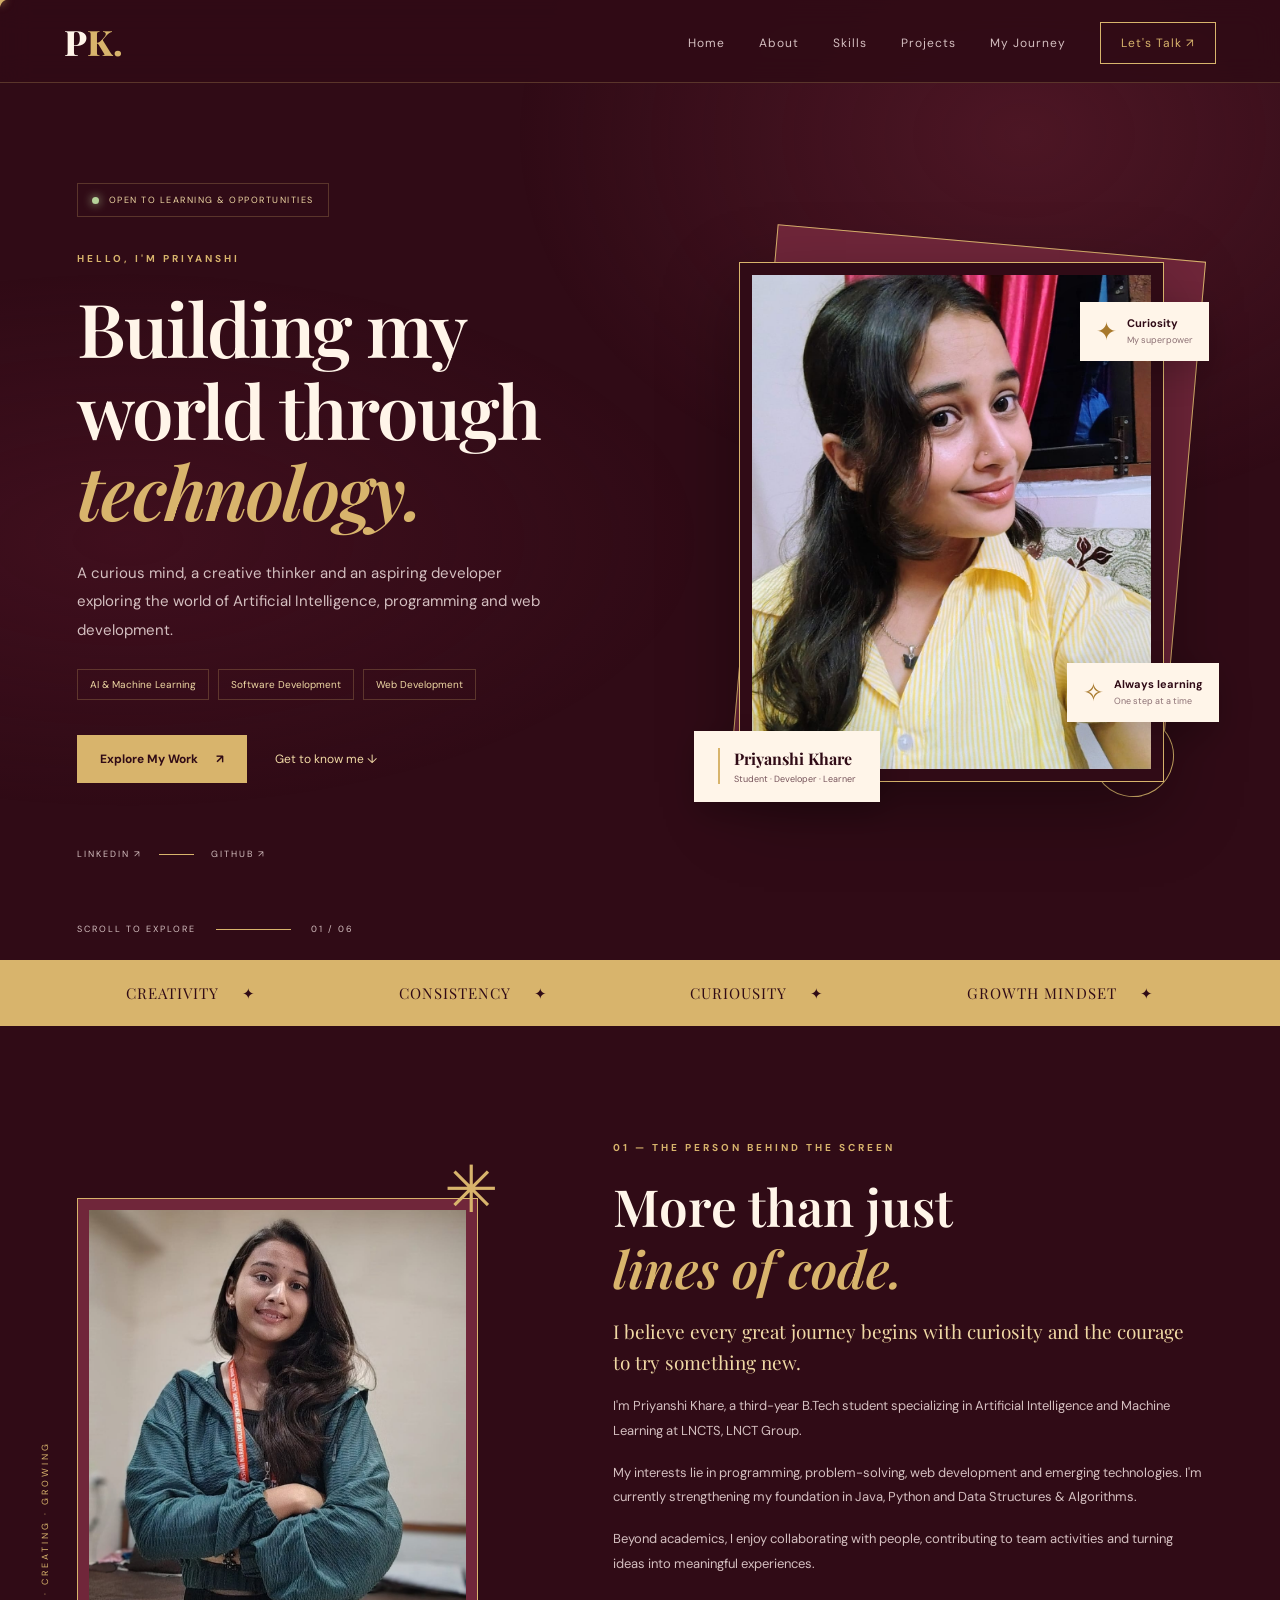
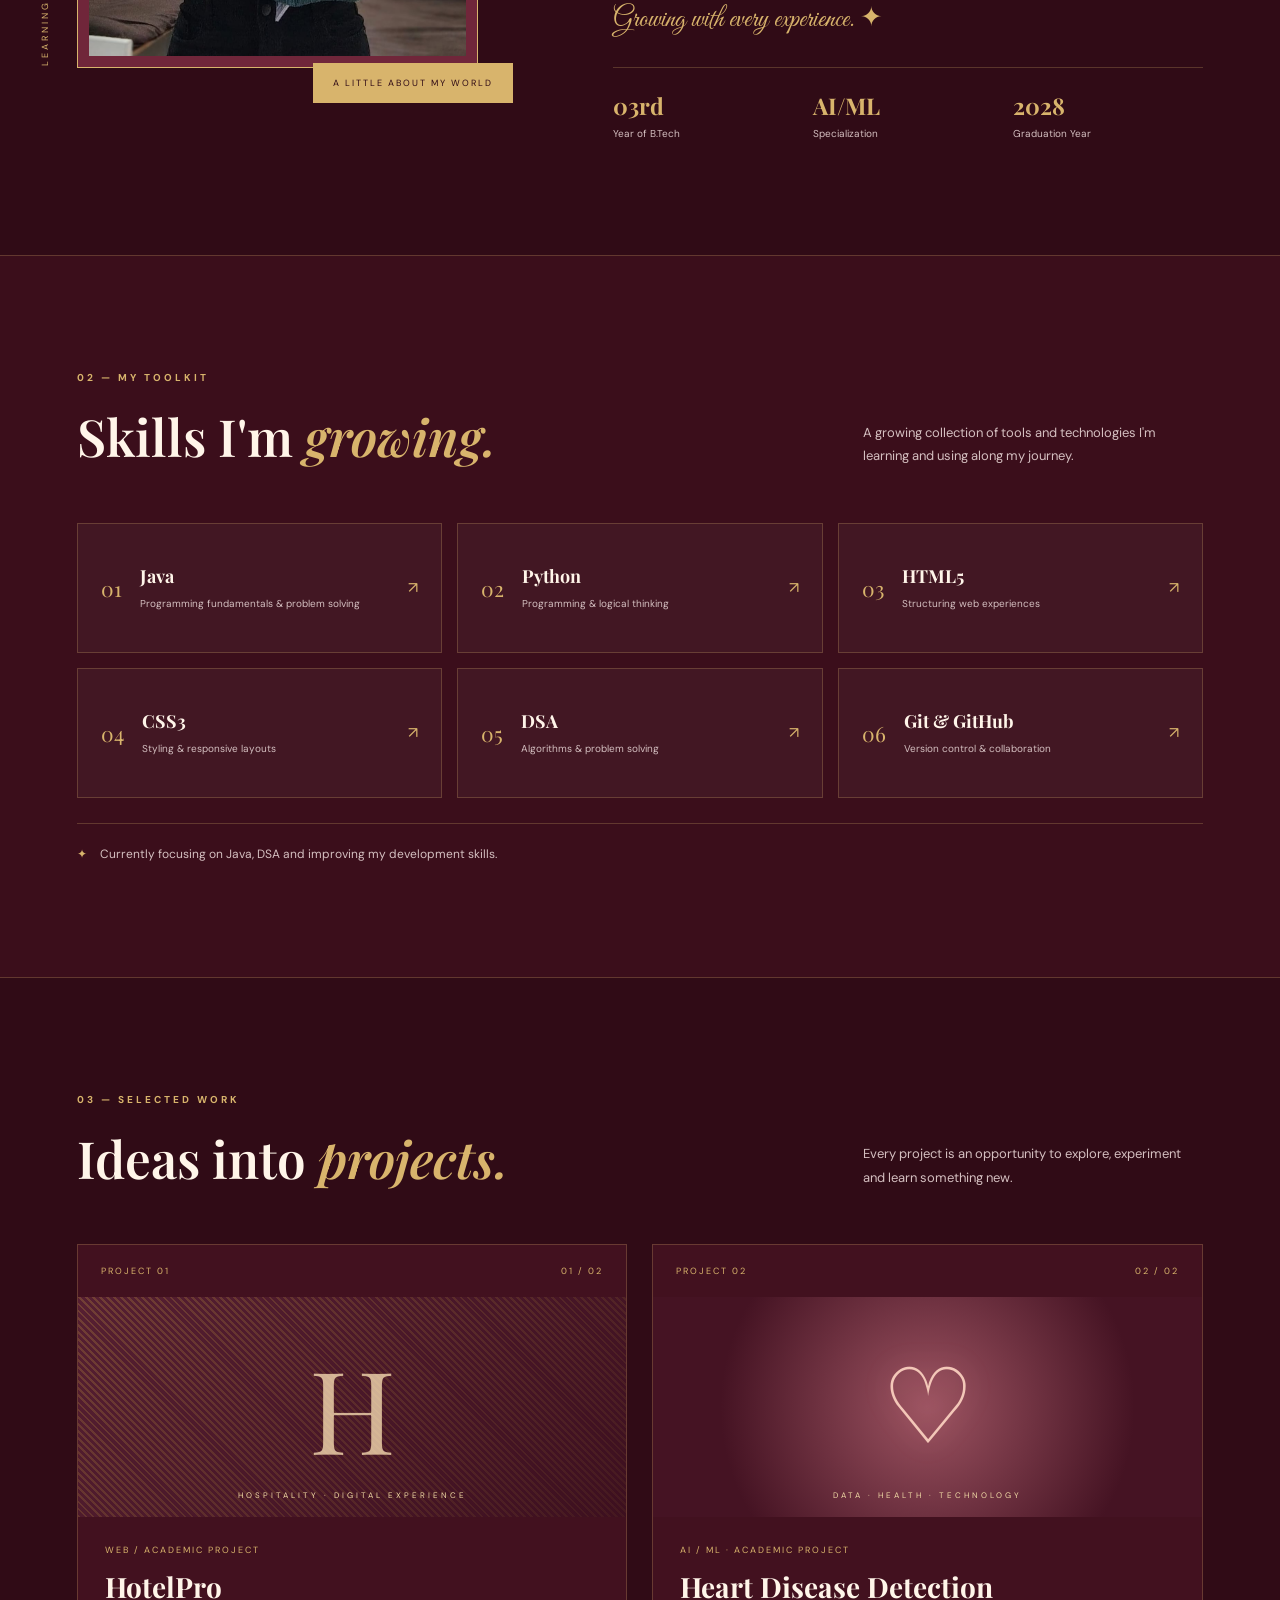
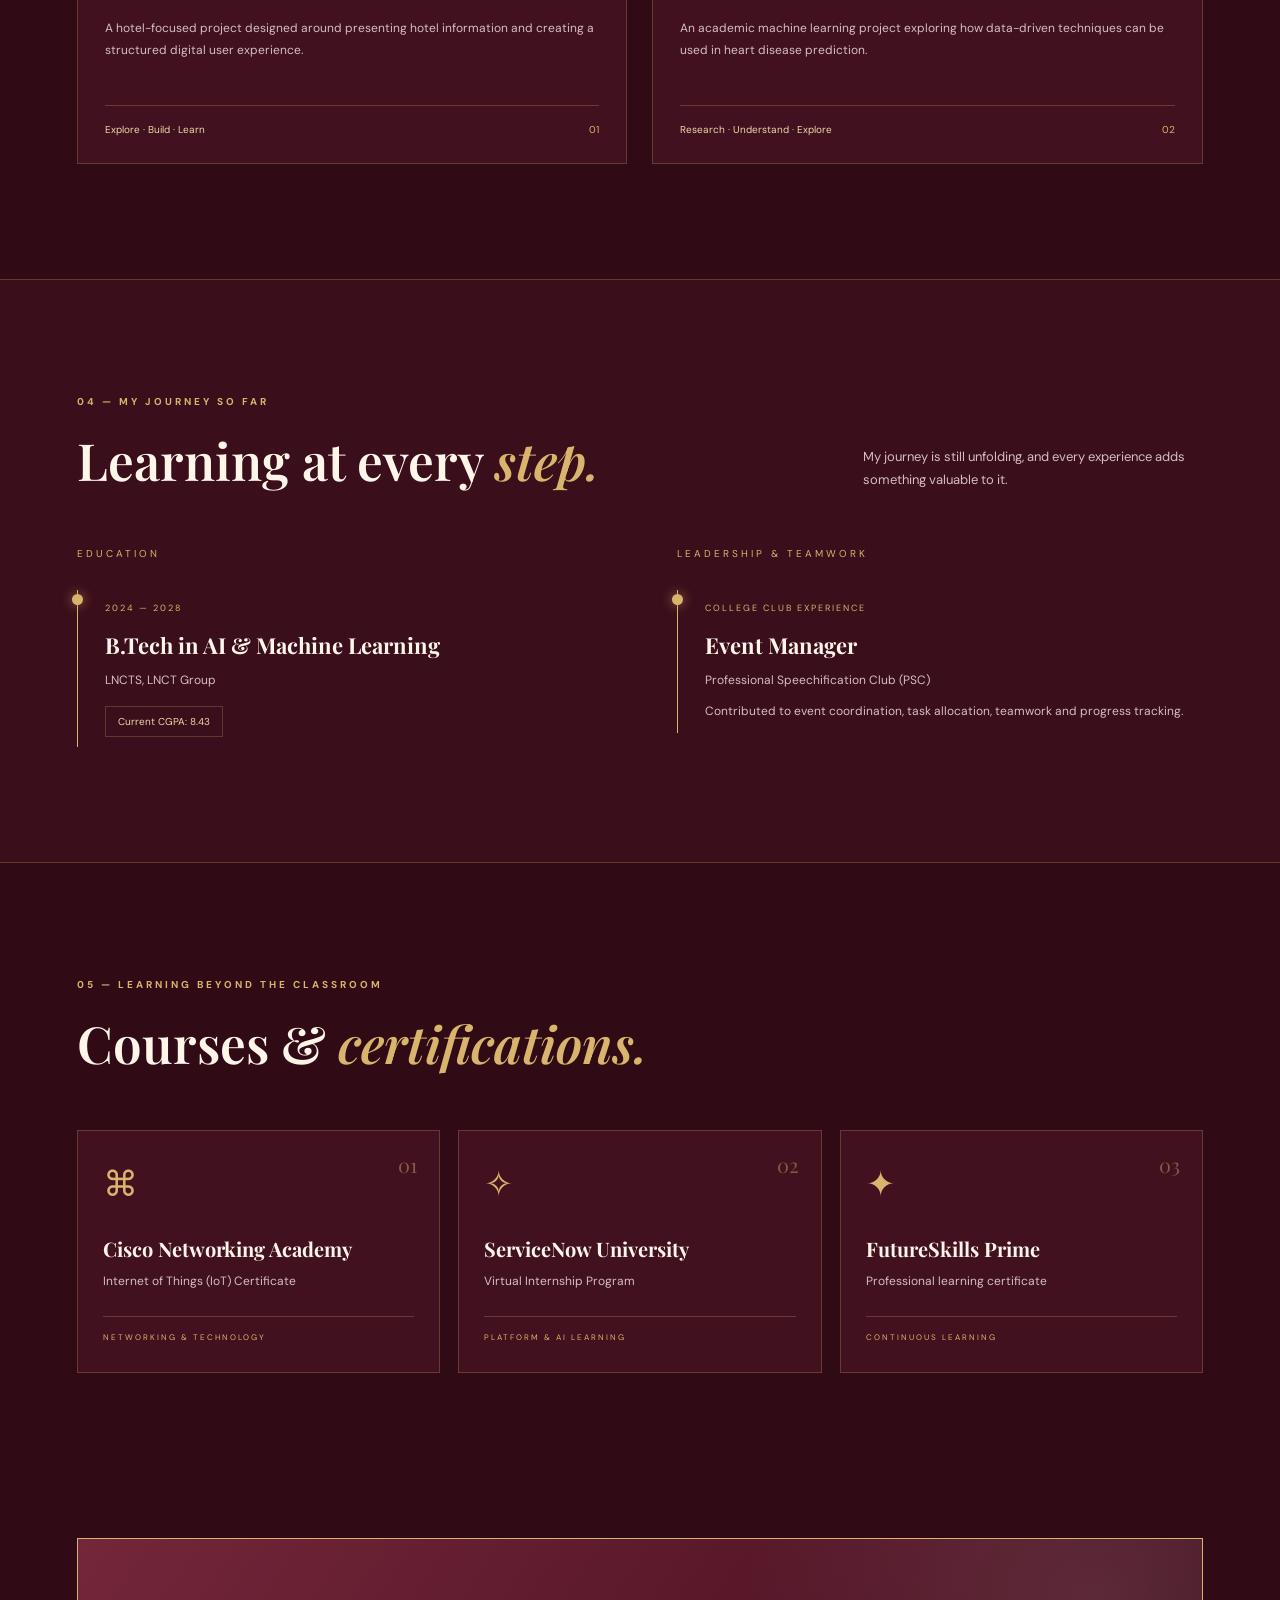
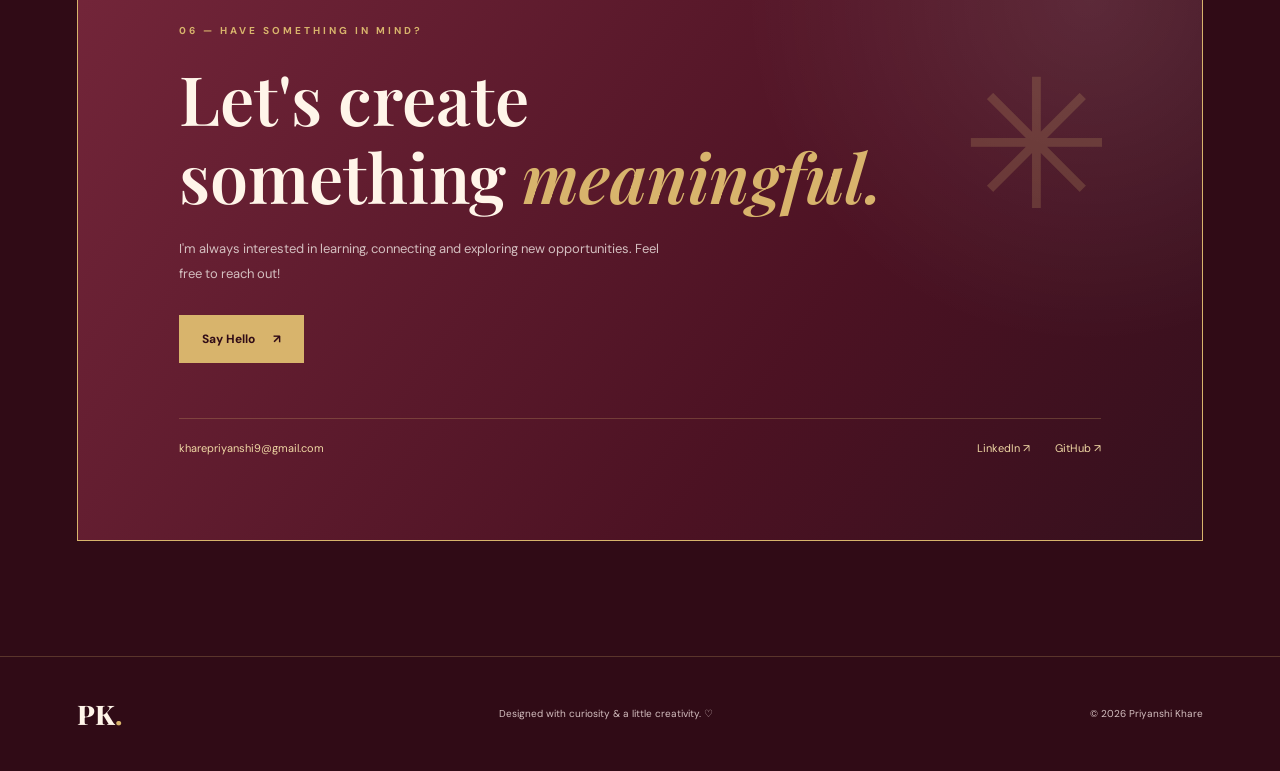
==== commit ca2da8ae: "Update portfolio education details" ====
--- a/WebDev-L1-Portfolio/index.html
+++ b/WebDev-L1-Portfolio/index.html
@@ -136,7 +136,7 @@
                 </p>
 
                 <p>
-                    I'm Priyanshi Khare, a second-year B.Tech student
+                    I'm Priyanshi Khare, a third-year B.Tech student
                     specializing in Artificial Intelligence and Machine
                     Learning at LNCTS, LNCT Group.
                 </p>
